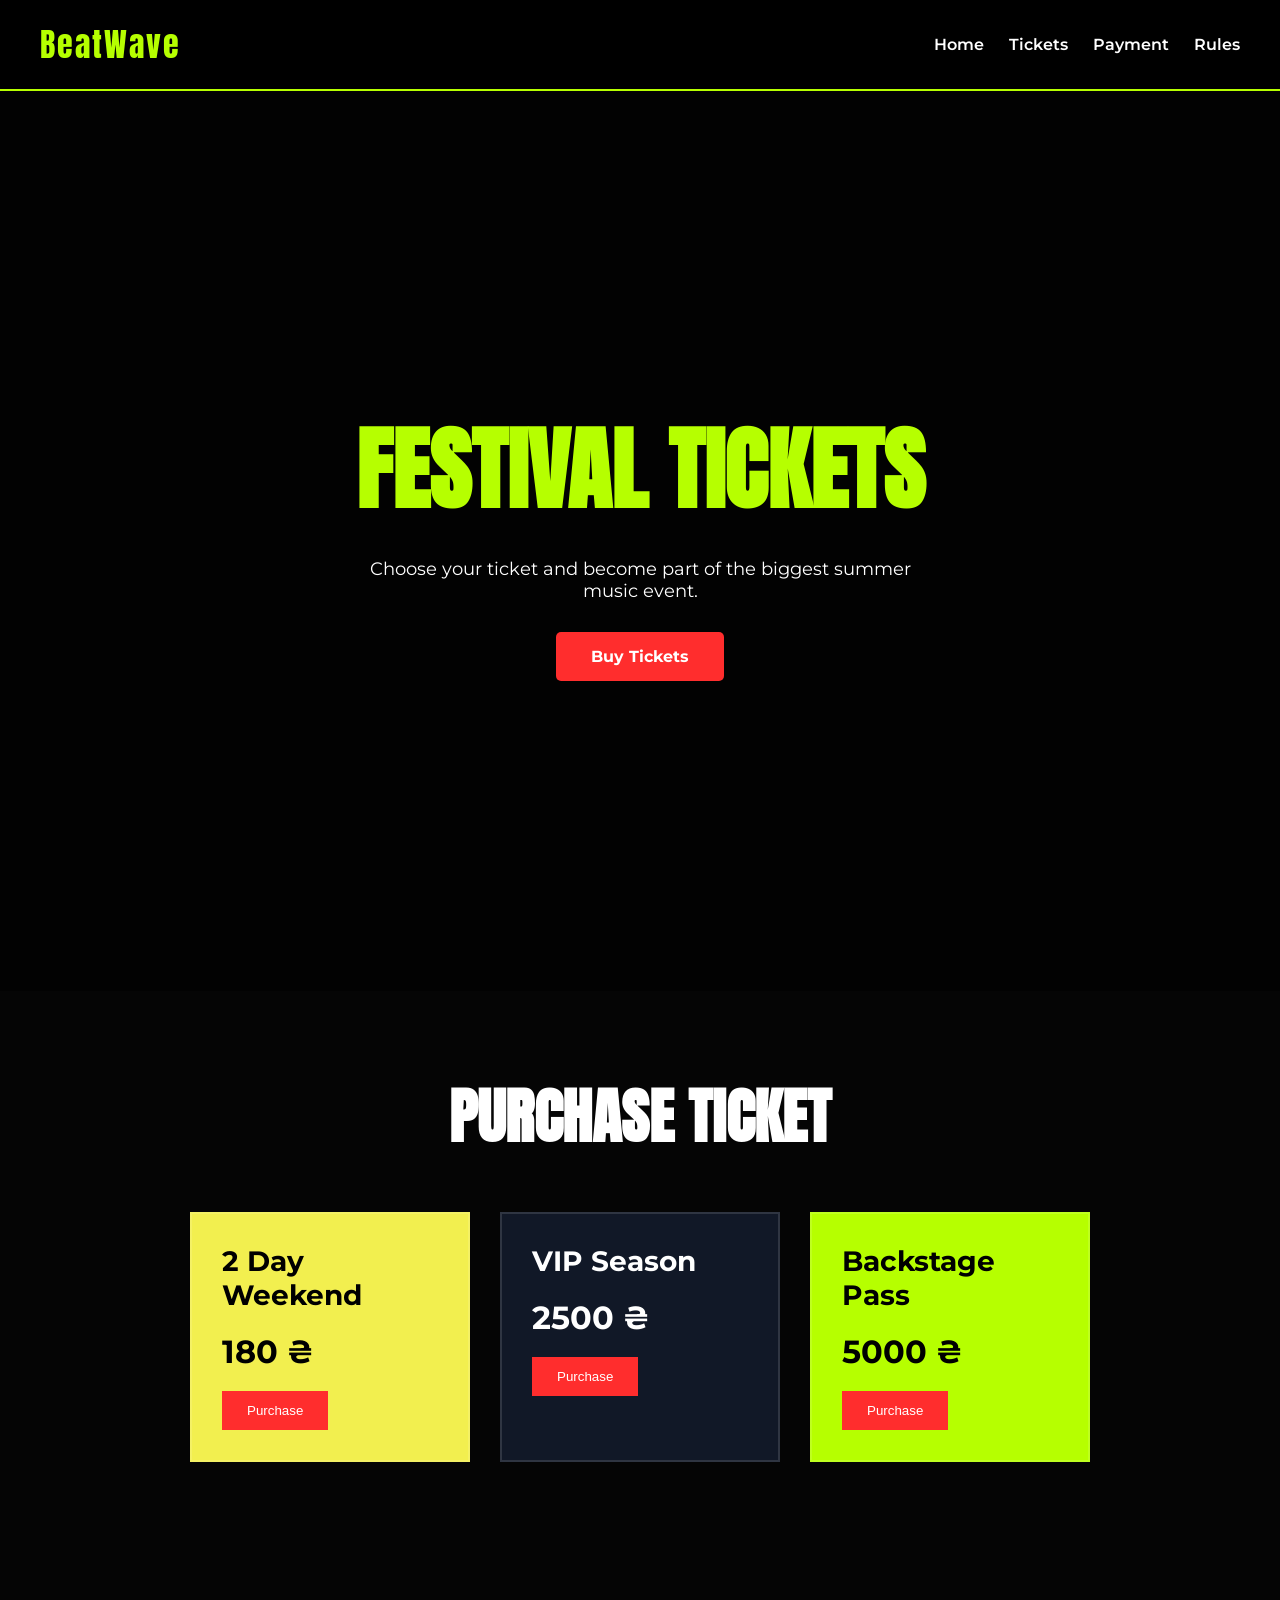
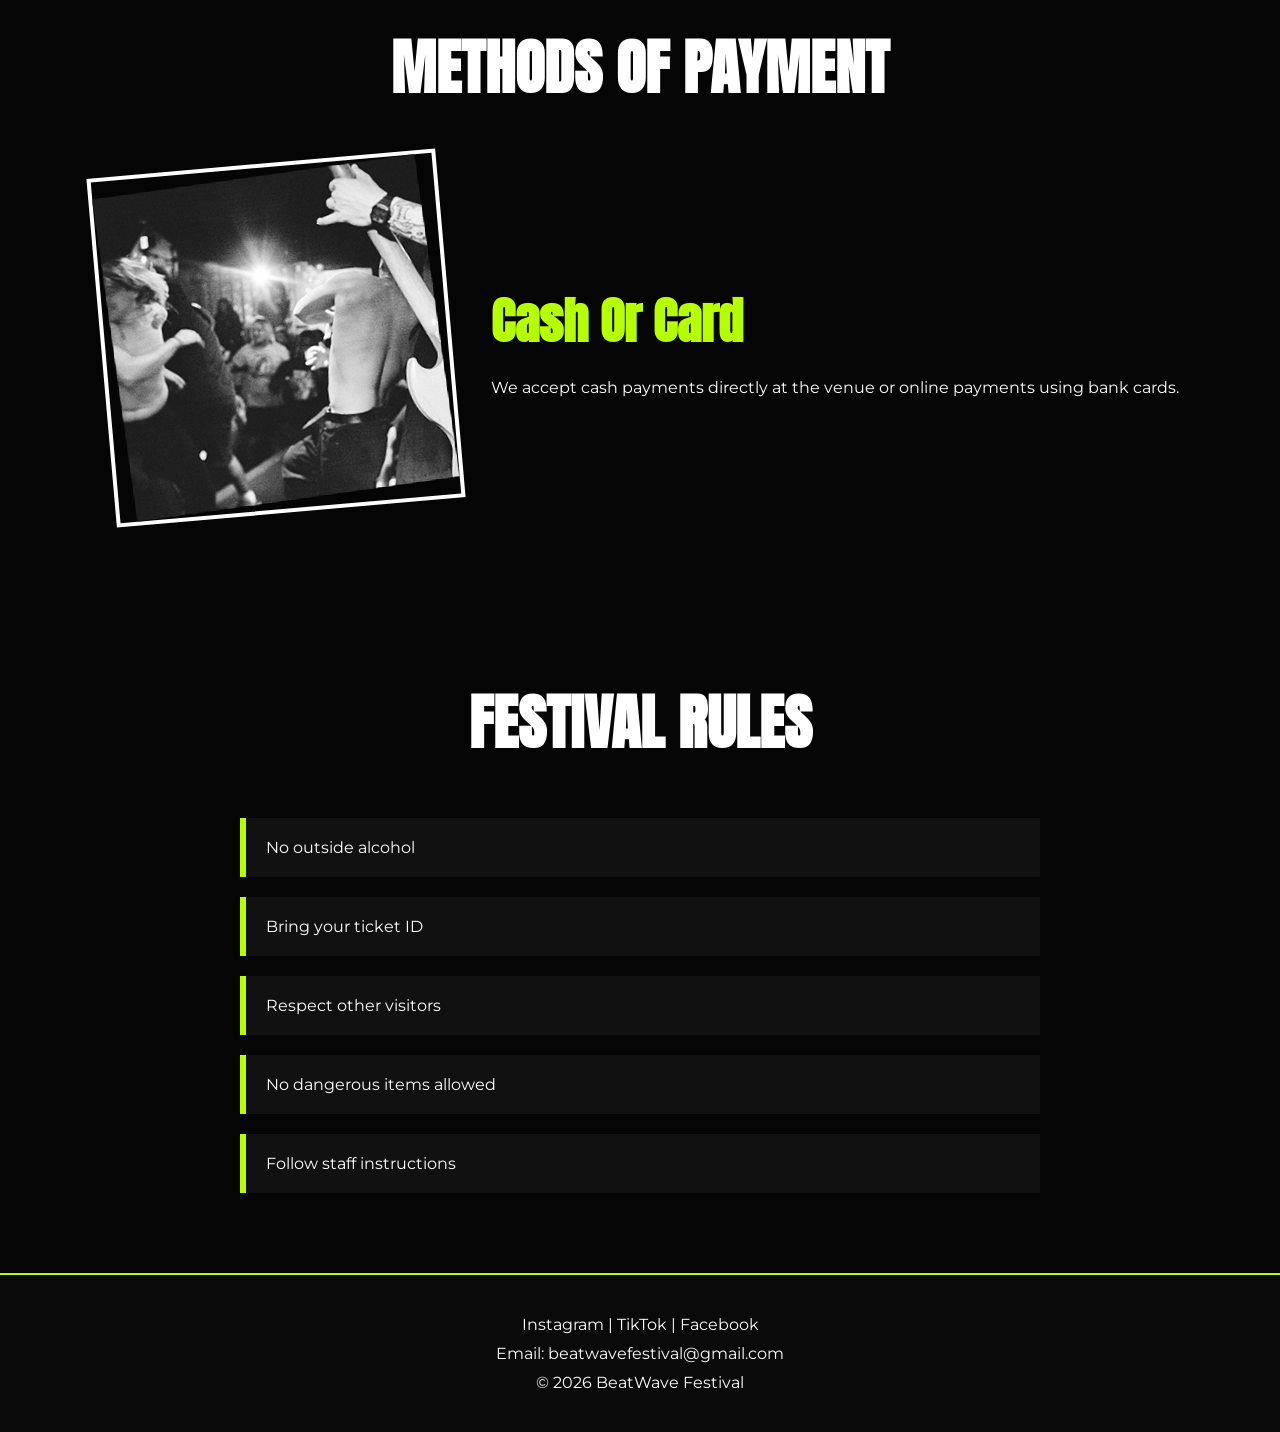
==== index.html @ 0bf79726 "hw7" ====
<!DOCTYPE html>
<html lang="en">
<head>
  <meta charset="UTF-8">
  <meta name="viewport" content="width=device-width, initial-scale=1.0">
  <title>BeatWave Festival</title>
  <link rel="preconnect" href="https://fonts.googleapis.com">
  <link rel="preconnect" href="https://fonts.gstatic.com" crossorigin>
  <link href="https://fonts.googleapis.com/css2?family=Anton&family=Montserrat:wght@300;400;600;700&display=swap" rel="stylesheet">
  <link rel="stylesheet" href="styles/style.css">
</head>
<body>

  <header>
    <div class="logo">
        <a class="logo" href="meme.html">BeatWave</a>
    </div>

    <nav>
      <ul>
        <li><a href="#hero">Home</a></li>
        <li><a href="#tickets">Tickets</a></li>
        <li><a href="#payment">Payment</a></li>
        <li><a href="#rules">Rules</a></li>
      </ul>
    </nav>
  </header>

  <section class="hero" id="hero">
    <div class="hero-overlay"></div>
    <div class="hero-content">
      <h1>Festival Tickets</h1>
      <p>Choose your ticket and become part of the biggest summer music event.</p>
      <a href="#tickets" class="btn">Buy Tickets</a>
    </div>
  </section>

  <section class="tickets" id="tickets">
    <h2>Purchase Ticket</h2>

    <div class="ticket-container">
      <div class="ticket-card yellow">
        <h3>2 Day Weekend</h3>
        <p class="price">180 ₴</p>
        <button onclick="showMessage('2 Day Weekend')">Purchase</button>
      </div>

      <div class="ticket-card dark">
        <h3>VIP Season</h3>
        <p class="price">2500 ₴</p>
        <button onclick="showMessage('VIP Season')">Purchase</button>
      </div>

      <div class="ticket-card green">
        <h3>Backstage Pass</h3>
        <p class="price">5000 ₴</p>
        <button onclick="showMessage('Backstage Pass')">Purchase</button>
      </div>
    </div>
  </section>

  <section class="payment" id="payment">
    <h2>Methods Of Payment</h2>

    <div class="payment-content">
      <div class="payment-image">
        <img src="images/dance.png" alt="Concert crowd">
      </div>

      <div class="payment-text">
        <h3>Cash Or Card</h3>
        <p>We accept cash payments directly at the venue or online payments using bank cards.</p>
      </div>
    </div>
  </section>

  <section class="rules" id="rules">
    <h2>Festival Rules</h2>

    <div class="rules-container">
      <div class="rule-item">No outside alcohol</div>
      <div class="rule-item">Bring your ticket ID</div>
      <div class="rule-item">Respect other visitors</div>
      <div class="rule-item">No dangerous items allowed</div>
      <div class="rule-item">Follow staff instructions</div>
    </div>
  </section>

  <footer>
    <p>Instagram | TikTok | Facebook</p>
    <p>Email: beatwavefestival@gmail.com</p>
    <p>© 2026 BeatWave Festival</p>
  </footer>

  <script src="js/script.js"></script>
</body>
</html>
---- styles/style.css ----
* {
  margin: 0;
  padding: 0;
  box-sizing: border-box;
  text-decoration: none;
}

body {
  font-family: 'Montserrat', sans-serif;
  background-color: #050505;
  color: white;
}

header {
  position: sticky;
  top: 0;
  z-index: 1000;
  background: rgba(0, 0, 0, 0.9);
  display: flex;
  justify-content: space-between;
  align-items: center;
  padding: 20px 40px;
  border-bottom: 2px solid #b6ff00;
}

.logo {
  font-family: 'Anton', sans-serif;
  font-size: 32px;
  color: #b6ff00;
  letter-spacing: 2px;
}

nav ul {
  display: flex;
  list-style: none;
  gap: 25px;
}

nav a {
  text-decoration: none;
  color: white;
  font-weight: 600;
  transition: 0.3s;
}

nav a:hover {
  color: #ff2d2d;
}

.hero {
  position: relative;
  height: 100vh;
  background: url('images/hero.png') center/cover no-repeat;
  display: flex;
  justify-content: center;
  align-items: center;
  text-align: center;
}

.hero-overlay {
  position: absolute;
  width: 100%;
  height: 100%;
  background: rgba(0, 0, 0, 0.55);
}

.hero-content {
  position: relative;
  z-index: 2;
  animation: fadeUp 1.2s ease;
}

.hero h1 {
  font-family: 'Anton', sans-serif;
  font-size: 90px;
  text-transform: uppercase;
  color: #b6ff00;
  margin-bottom: 20px;
}

.hero p {
  max-width: 600px;
  margin: 0 auto 30px;
  font-size: 18px;
}

.btn {
  display: inline-block;
  padding: 15px 35px;
  background: #ff2d2d;
  color: white;
  text-decoration: none;
  font-weight: 700;
  border-radius: 5px;
  transition: 0.3s;
}

.btn:hover {
  background: #b6ff00;
  color: black;
  transform: scale(1.05);
}

.tickets,
.payment,
.rules {
  padding: 80px 40px;
}

h2 {
  font-family: 'Anton', sans-serif;
  font-size: 60px;
  text-transform: uppercase;
  text-align: center;
  margin-bottom: 50px;
}

.ticket-container {
  display: flex;
  gap: 30px;
  flex-wrap: wrap;
  justify-content: center;
}

.ticket-card {
  width: 280px;
  padding: 30px;
  border: 2px solid #ffffff20;
  transition: 0.4s;
  position: relative;
}

.ticket-card:hover {
  transform: translateY(-10px) scale(1.03);
}

.ticket-card h3 {
  font-size: 28px;
  margin-bottom: 20px;
}

.price {
  font-size: 32px;
  font-weight: bold;
  margin-bottom: 20px;
}

.ticket-card button {
  background: #ff2d2d;
  color: white;
  border: none;
  padding: 12px 25px;
  cursor: pointer;
  transition: 0.3s;
}

.ticket-card button:hover {
  background: #b6ff00;
  color: black;
}

.yellow {
  background: #f2ef4f;
  color: black;
}

.dark {
  background: #111827;
}

.green {
  background: #b6ff00;
  color: black;
}

.payment-content {
  display: flex;
  gap: 40px;
  align-items: center;
  justify-content: center;
  flex-wrap: wrap;
}

.payment-image img {
  width: 350px;
  border: 4px solid white;
  transform: rotate(-5deg);
}

.payment-text h3 {
  font-family: 'Anton', sans-serif;
  font-size: 50px;
  color: #b6ff00;
  margin-bottom: 20px;
}

.rules-container {
  display: flex;
  flex-direction: column;
  gap: 20px;
  max-width: 800px;
  margin: auto;
}

.rule-item {
  background: #111;
  padding: 20px;
  border-left: 6px solid #b6ff00;
  transition: 0.3s;
}

.rule-item:hover {
  background: #1e1e1e;
  transform: translateX(10px);
}

footer {
  text-align: center;
  padding: 30px;
  background: #0a0a0a;
  border-top: 2px solid #b6ff00;
}

footer p {
  margin: 10px 0;
}

@keyframes fadeUp {
  from {
    opacity: 0;
    transform: translateY(40px);
  }
  to {
    opacity: 1;
    transform: translateY(0);
  }
}

@media (max-width: 768px) {
  header {
    flex-direction: column;
    gap: 20px;
  }

  nav ul {
    flex-wrap: wrap;
    justify-content: center;
  }

  .hero h1 {
    font-size: 55px;
  }

  h2 {
    font-size: 40px;
  }

  .payment-image img {
    width: 100%;
  }
}
.ticket-card button:active {
  transform: scale(0.96);
}

.ticket-card button:hover {
  letter-spacing: 1px;
}

nav a:hover {
  border-bottom: 2px solid #b6ff00;
  padding-bottom: 4px;
}

.rule-item:hover {
  box-shadow: 0 0 20px rgba(182, 255, 0, 0.3);
}

.ticket-card:hover {
  box-shadow: 0 0 30px rgba(255, 45, 45, 0.25);
}
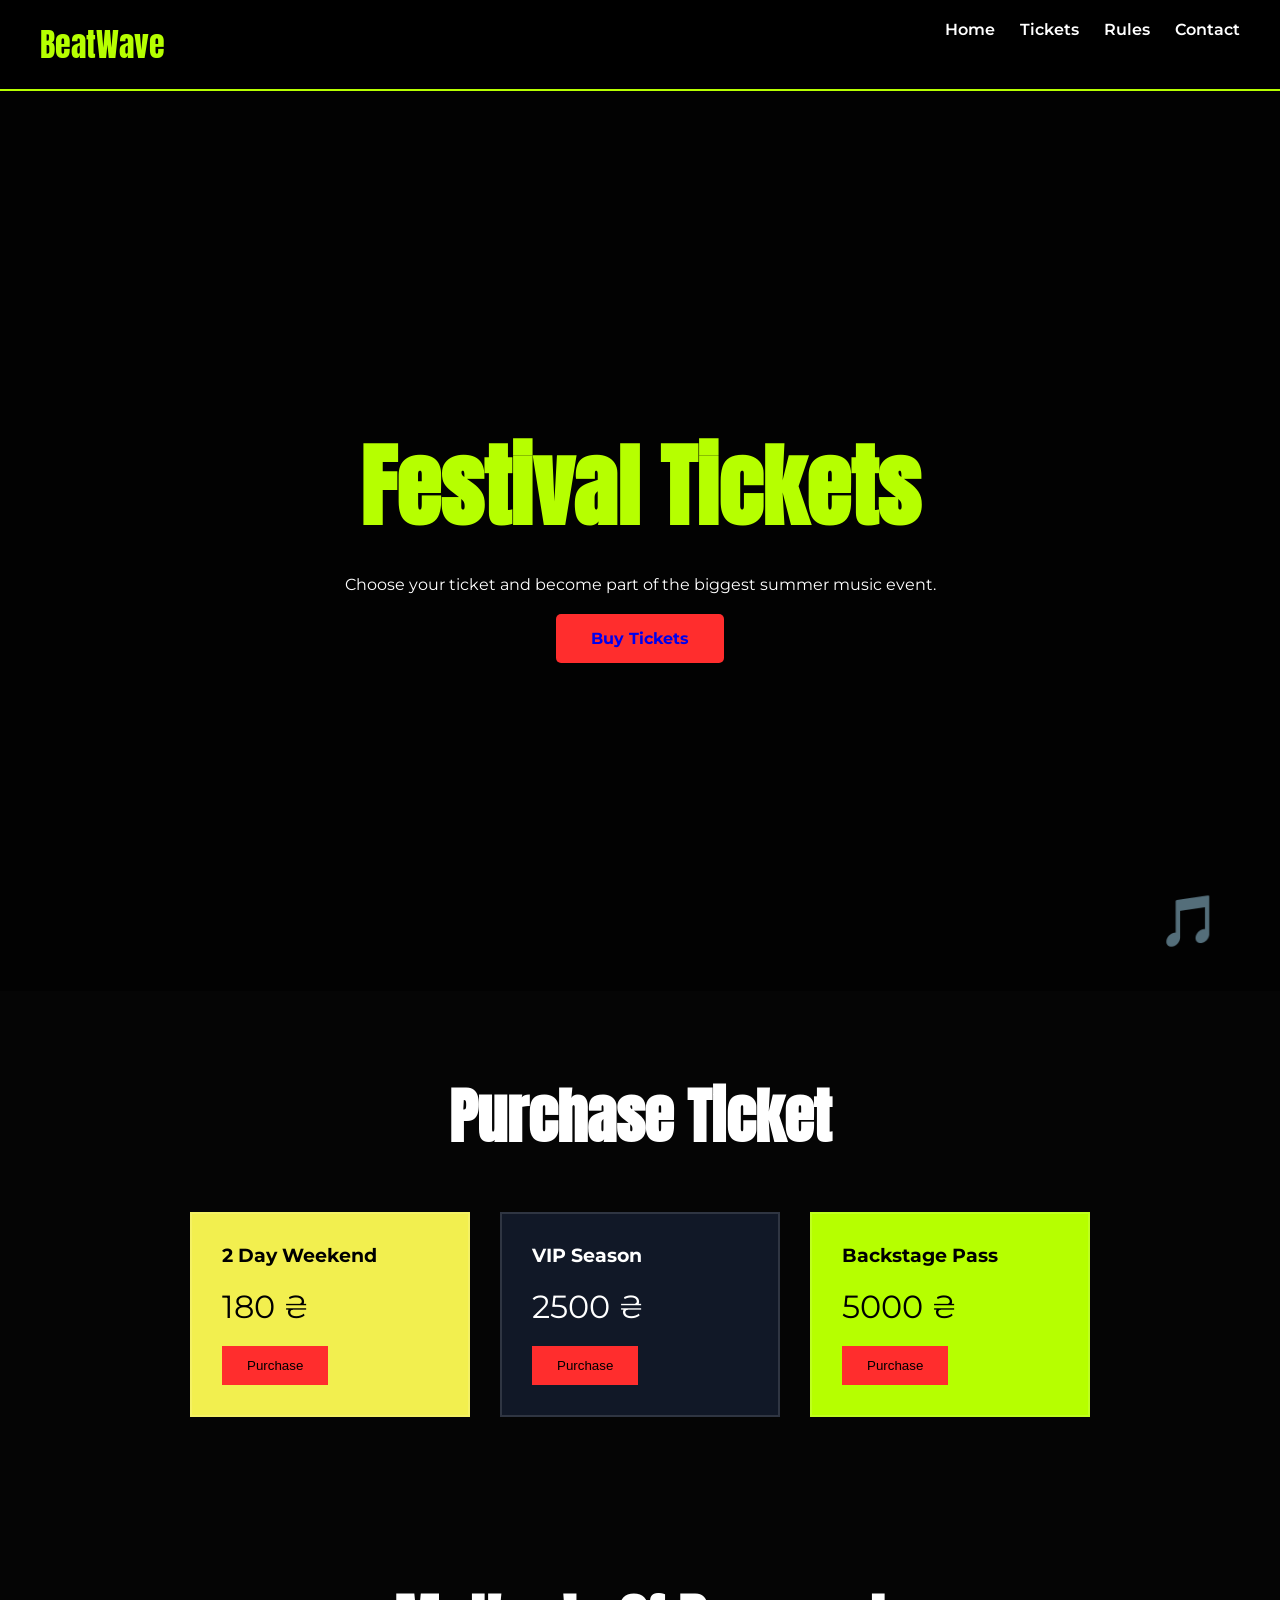
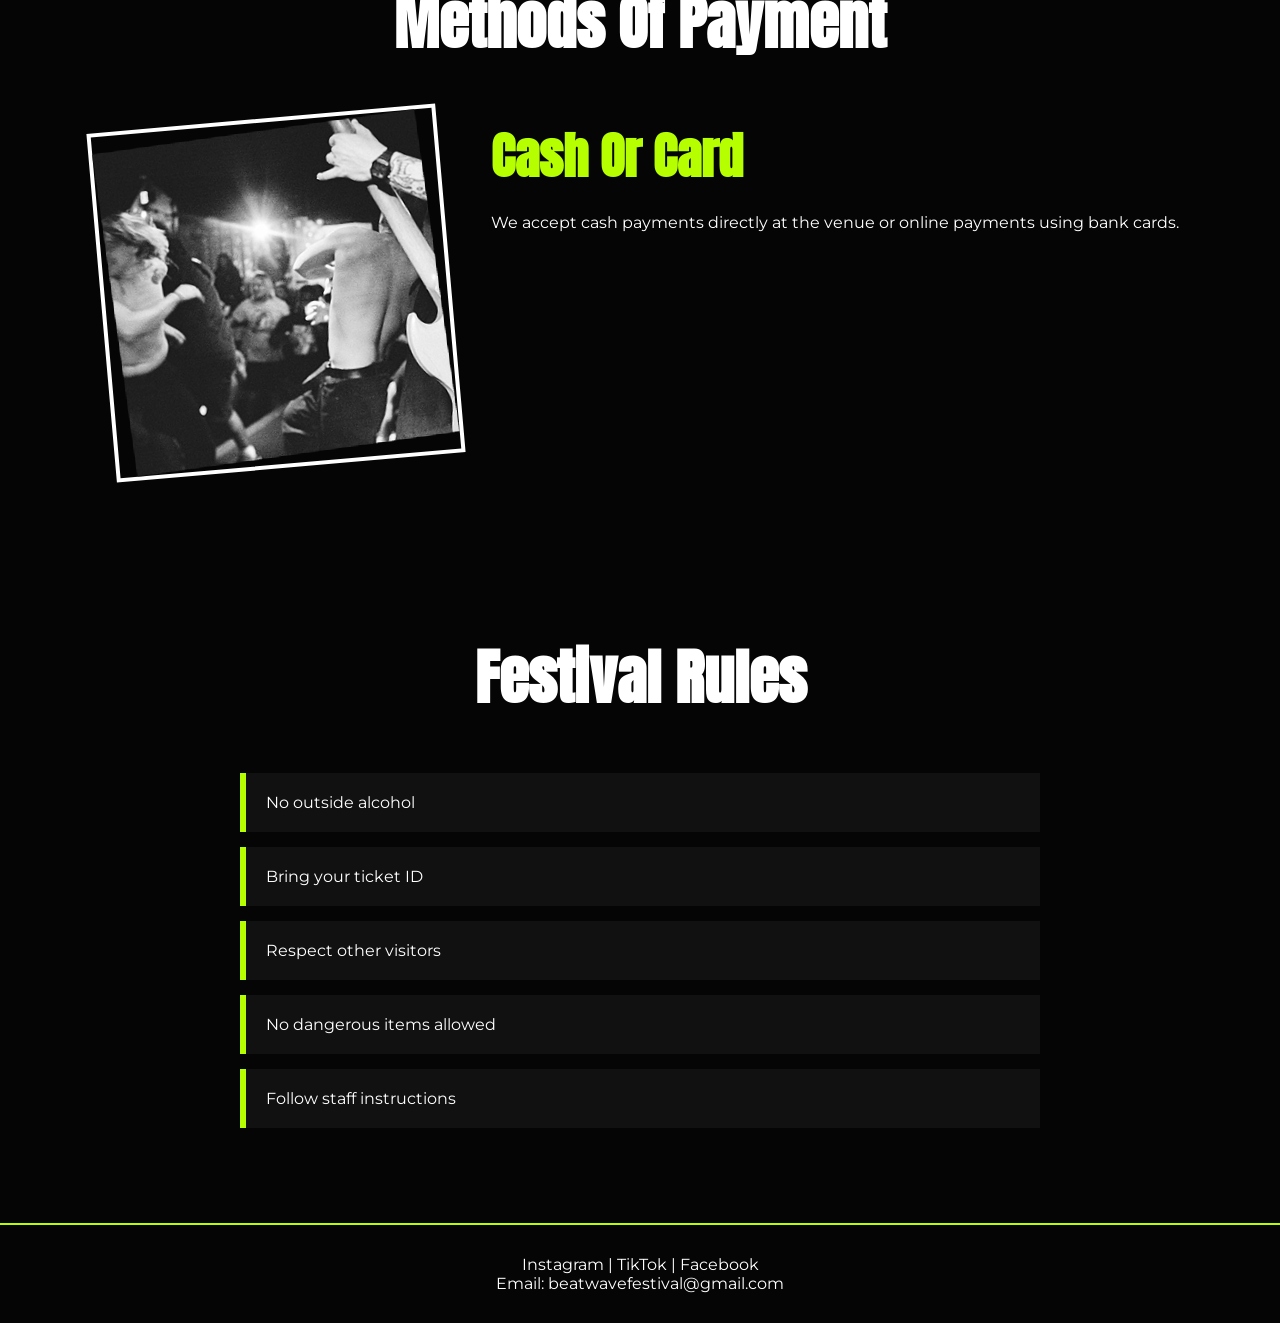
==== commit 4b7118a1: "homework8" ====
--- a/index.html
+++ b/index.html
@@ -1,98 +1,86 @@
-
 <!DOCTYPE html>
 <html lang="en">
 <head>
-  <meta charset="UTF-8">
-  <meta name="viewport" content="width=device-width, initial-scale=1.0">
-  <title>BeatWave Festival</title>
-  <link rel="preconnect" href="https://fonts.googleapis.com">
-  <link rel="preconnect" href="https://fonts.gstatic.com" crossorigin>
-  <link href="https://fonts.googleapis.com/css2?family=Anton&family=Montserrat:wght@300;400;600;700&display=swap" rel="stylesheet">
-  <link rel="stylesheet" href="styles/style.css">
+<meta charset="UTF-8">
+<meta name="viewport" content="width=device-width, initial-scale=1.0">
+<title>BeatWave</title>
+<link href="https://fonts.googleapis.com/css2?family=Anton&family=Montserrat:wght@300;400;600;700&display=swap" rel="stylesheet">
+<link rel="stylesheet" href="styles/style.css">
 </head>
+
 <body>
 
-  <header>
-    <div class="logo">
-        <a class="logo" href="meme.html">BeatWave</a>
+<header>
+  <a class="logo" href="ugly.html">BeatWave</a>
+  <nav>
+    <ul>
+      <li><a href="#hero">Home</a></li>
+      <li><a href="#tickets">Tickets</a></li>
+      <li><a href="#rules">Rules</a></li>
+      <li><a href="#contact">Contact</a></li>
+    </ul>
+  </nav>
+</header>
+
+<section class="hero" id="hero">
+  <div class="hero-overlay"></div>
+  <div class="hero-content">
+    <h1>Festival Tickets</h1>
+    <p>Choose your ticket and become part of the biggest summer music event.</p>
+    <a href="#tickets" class="btn">Buy Tickets</a>
+  </div>
+  <div class="hero-circle">🎵</div>
+</section>
+
+<section class="tickets" id="tickets">
+  <h2>Purchase Ticket</h2>
+  <div class="ticket-container">
+    <div class="ticket-card yellow">
+      <h3>2 Day Weekend</h3>
+      <p class="price">180 ₴</p>
+      <button>Purchase</button>
     </div>
+    <div class="ticket-card dark">
+      <h3>VIP Season</h3>
+      <p class="price">2500 ₴</p>
+      <button>Purchase</button>
+    </div>
+    <div class="ticket-card green">
+      <h3>Backstage Pass</h3>
+      <p class="price">5000 ₴</p>
+      <button>Purchase</button>
+    </div>
+  </div>
+</section>
 
-    <nav>
-      <ul>
-        <li><a href="#hero">Home</a></li>
-        <li><a href="#tickets">Tickets</a></li>
-        <li><a href="#payment">Payment</a></li>
-        <li><a href="#rules">Rules</a></li>
-      </ul>
-    </nav>
-  </header>
+<section class="payment">
+  <h2>Methods Of Payment</h2>
+  <div class="payment-content">
+    <div class="payment-image">
+      <img src="images/dance.png" alt="">
+    </div>
+    <div class="payment-text">
+      <h3>Cash Or Card</h3>
+      <p>We accept cash payments directly at the venue or online payments using bank cards.</p>
+    </div>
+  </div>
+</section>
 
-  <section class="hero" id="hero">
-    <div class="hero-overlay"></div>
-    <div class="hero-content">
-      <h1>Festival Tickets</h1>
-      <p>Choose your ticket and become part of the biggest summer music event.</p>
-      <a href="#tickets" class="btn">Buy Tickets</a>
-    </div>
-  </section>
+<section class="rules" id="rules">
+  <h2>Festival Rules</h2>
+  <div class="rules-container">
+    <div class="rule-item">No outside alcohol</div>
+    <div class="rule-item">Bring your ticket ID</div>
+    <div class="rule-item">Respect other visitors</div>
+    <div class="rule-item">No dangerous items allowed</div>
+    <div class="rule-item">Follow staff instructions</div>
+  </div>
+</section>
 
-  <section class="tickets" id="tickets">
-    <h2>Purchase Ticket</h2>
+<footer id="contact">
+  <p>Instagram | TikTok | Facebook</p>
+  <p>Email: beatwavefestival@gmail.com</p>
+</footer>
 
-    <div class="ticket-container">
-      <div class="ticket-card yellow">
-        <h3>2 Day Weekend</h3>
-        <p class="price">180 ₴</p>
-        <button onclick="showMessage('2 Day Weekend')">Purchase</button>
-      </div>
-
-      <div class="ticket-card dark">
-        <h3>VIP Season</h3>
-        <p class="price">2500 ₴</p>
-        <button onclick="showMessage('VIP Season')">Purchase</button>
-      </div>
-
-      <div class="ticket-card green">
-        <h3>Backstage Pass</h3>
-        <p class="price">5000 ₴</p>
-        <button onclick="showMessage('Backstage Pass')">Purchase</button>
-      </div>
-    </div>
-  </section>
-
-  <section class="payment" id="payment">
-    <h2>Methods Of Payment</h2>
-
-    <div class="payment-content">
-      <div class="payment-image">
-        <img src="images/dance.png" alt="Concert crowd">
-      </div>
-
-      <div class="payment-text">
-        <h3>Cash Or Card</h3>
-        <p>We accept cash payments directly at the venue or online payments using bank cards.</p>
-      </div>
-    </div>
-  </section>
-
-  <section class="rules" id="rules">
-    <h2>Festival Rules</h2>
-
-    <div class="rules-container">
-      <div class="rule-item">No outside alcohol</div>
-      <div class="rule-item">Bring your ticket ID</div>
-      <div class="rule-item">Respect other visitors</div>
-      <div class="rule-item">No dangerous items allowed</div>
-      <div class="rule-item">Follow staff instructions</div>
-    </div>
-  </section>
-
-  <footer>
-    <p>Instagram | TikTok | Facebook</p>
-    <p>Email: beatwavefestival@gmail.com</p>
-    <p>© 2026 BeatWave Festival</p>
-  </footer>
-
-  <script src="js/script.js"></script>
 </body>
-</html>
+</html>
--- a/styles/style.css
+++ b/styles/style.css
@@ -1,4 +1,3 @@
-
 * {
   margin: 0;
   padding: 0;
@@ -6,6 +5,10 @@
   text-decoration: none;
 }
 
+html {
+  scroll-behavior: smooth;
+}
+
 body {
   font-family: 'Montserrat', sans-serif;
   background-color: #050505;
@@ -16,29 +19,27 @@
   position: sticky;
   top: 0;
   z-index: 1000;
-  background: rgba(0, 0, 0, 0.9);
+  background: rgba(0,0,0,0.9);
   display: flex;
   justify-content: space-between;
-  align-items: center;
   padding: 20px 40px;
   border-bottom: 2px solid #b6ff00;
+  animation: fadeDown 1s ease;
 }
 
 .logo {
-  font-family: 'Anton', sans-serif;
+  font-family: 'Anton';
   font-size: 32px;
   color: #b6ff00;
-  letter-spacing: 2px;
 }
 
 nav ul {
   display: flex;
+  gap: 25px;
   list-style: none;
-  gap: 25px;
 }
 
 nav a {
-  text-decoration: none;
   color: white;
   font-weight: 600;
   transition: 0.3s;
@@ -46,54 +47,57 @@
 
 nav a:hover {
   color: #ff2d2d;
+  border-bottom: 2px solid #b6ff00;
 }
 
 .hero {
-  position: relative;
   height: 100vh;
   background: url('images/hero.png') center/cover no-repeat;
   display: flex;
   justify-content: center;
   align-items: center;
   text-align: center;
+  position: relative;
 }
 
 .hero-overlay {
   position: absolute;
   width: 100%;
   height: 100%;
-  background: rgba(0, 0, 0, 0.55);
+  background: rgba(0,0,0,0.6);
 }
 
 .hero-content {
   position: relative;
-  z-index: 2;
   animation: fadeUp 1.2s ease;
 }
 
 .hero h1 {
-  font-family: 'Anton', sans-serif;
+  font-family: 'Anton';
   font-size: 90px;
-  text-transform: uppercase;
   color: #b6ff00;
-  margin-bottom: 20px;
 }
 
 .hero p {
-  max-width: 600px;
-  margin: 0 auto 30px;
-  font-size: 18px;
+  margin: 20px 0;
+}
+
+.hero-circle {
+  position: absolute;
+  bottom: 40px;
+  right: 60px;
+  font-size: 50px;
+  animation: float 3s ease-in-out infinite;
 }
 
 .btn {
-  display: inline-block;
   padding: 15px 35px;
   background: #ff2d2d;
-  color: white;
-  text-decoration: none;
   font-weight: 700;
   border-radius: 5px;
-  transition: 0.3s;
+  display: inline-block;
+  transition: 0.3s;
+  animation: pulse 2s infinite;
 }
 
 .btn:hover {
@@ -102,16 +106,14 @@
   transform: scale(1.05);
 }
 
-.tickets,
-.payment,
-.rules {
+section {
   padding: 80px 40px;
+  animation: fadeUp 1s ease;
 }
 
 h2 {
-  font-family: 'Anton', sans-serif;
+  font-family: 'Anton';
   font-size: 60px;
-  text-transform: uppercase;
   text-align: center;
   margin-bottom: 50px;
 }
@@ -119,8 +121,8 @@
 .ticket-container {
   display: flex;
   gap: 30px;
+  justify-content: center;
   flex-wrap: wrap;
-  justify-content: center;
 }
 
 .ticket-card {
@@ -128,27 +130,21 @@
   padding: 30px;
   border: 2px solid #ffffff20;
   transition: 0.4s;
-  position: relative;
+  animation: fadeUp 1s ease;
 }
 
 .ticket-card:hover {
-  transform: translateY(-10px) scale(1.03);
-}
-
-.ticket-card h3 {
-  font-size: 28px;
-  margin-bottom: 20px;
+  transform: translateY(-10px) scale(1.05);
+  box-shadow: 0 0 25px rgba(182,255,0,0.3);
 }
 
 .price {
   font-size: 32px;
-  font-weight: bold;
-  margin-bottom: 20px;
+  margin: 20px 0;
 }
 
 .ticket-card button {
   background: #ff2d2d;
-  color: white;
   border: none;
   padding: 12px 25px;
   cursor: pointer;
@@ -158,26 +154,16 @@
 .ticket-card button:hover {
   background: #b6ff00;
   color: black;
-}
-
-.yellow {
-  background: #f2ef4f;
-  color: black;
-}
-
-.dark {
-  background: #111827;
-}
-
-.green {
-  background: #b6ff00;
-  color: black;
-}
+  letter-spacing: 1px;
+}
+
+.yellow { background: #f2ef4f; color: black; }
+.dark { background: #111827; }
+.green { background: #b6ff00; color: black; }
 
 .payment-content {
   display: flex;
   gap: 40px;
-  align-items: center;
   justify-content: center;
   flex-wrap: wrap;
 }
@@ -186,19 +172,21 @@
   width: 350px;
   border: 4px solid white;
   transform: rotate(-5deg);
+  transition: 0.4s;
+}
+
+.payment-image img:hover {
+  transform: rotate(0deg) scale(1.05);
 }
 
 .payment-text h3 {
-  font-family: 'Anton', sans-serif;
+  font-family: 'Anton';
   font-size: 50px;
   color: #b6ff00;
   margin-bottom: 20px;
 }
 
 .rules-container {
-  display: flex;
-  flex-direction: column;
-  gap: 20px;
   max-width: 800px;
   margin: auto;
 }
@@ -207,76 +195,45 @@
   background: #111;
   padding: 20px;
   border-left: 6px solid #b6ff00;
+  margin-bottom: 15px;
   transition: 0.3s;
 }
 
 .rule-item:hover {
-  background: #1e1e1e;
   transform: translateX(10px);
+  box-shadow: 0 0 20px rgba(182,255,0,0.3);
 }
 
 footer {
   text-align: center;
   padding: 30px;
-  background: #0a0a0a;
   border-top: 2px solid #b6ff00;
 }
 
-footer p {
-  margin: 10px 0;
-}
-
 @keyframes fadeUp {
-  from {
-    opacity: 0;
-    transform: translateY(40px);
-  }
-  to {
-    opacity: 1;
-    transform: translateY(0);
-  }
+  from { opacity: 0; transform: translateY(40px); }
+  to { opacity: 1; transform: translateY(0); }
+}
+
+@keyframes fadeDown {
+  from { opacity: 0; transform: translateY(-40px); }
+  to { opacity: 1; transform: translateY(0); }
+}
+
+@keyframes float {
+  0% { transform: translateY(0); }
+  50% { transform: translateY(-15px); }
+  100% { transform: translateY(0); }
+}
+
+@keyframes pulse {
+  0% { box-shadow: 0 0 0 0 rgba(255,45,45,0.6); }
+  70% { box-shadow: 0 0 0 15px rgba(255,45,45,0); }
+  100% { box-shadow: 0 0 0 0 rgba(255,45,45,0); }
 }
 
 @media (max-width: 768px) {
-  header {
-    flex-direction: column;
-    gap: 20px;
-  }
-
-  nav ul {
-    flex-wrap: wrap;
-    justify-content: center;
-  }
-
-  .hero h1 {
-    font-size: 55px;
-  }
-
-  h2 {
-    font-size: 40px;
-  }
-
-  .payment-image img {
-    width: 100%;
-  }
-}
-.ticket-card button:active {
-  transform: scale(0.96);
-}
-
-.ticket-card button:hover {
-  letter-spacing: 1px;
-}
-
-nav a:hover {
-  border-bottom: 2px solid #b6ff00;
-  padding-bottom: 4px;
-}
-
-.rule-item:hover {
-  box-shadow: 0 0 20px rgba(182, 255, 0, 0.3);
-}
-
-.ticket-card:hover {
-  box-shadow: 0 0 30px rgba(255, 45, 45, 0.25);
-}
+  .hero h1 { font-size: 55px; }
+  h2 { font-size: 40px; }
+  header { flex-direction: column; gap: 15px; }
+}
